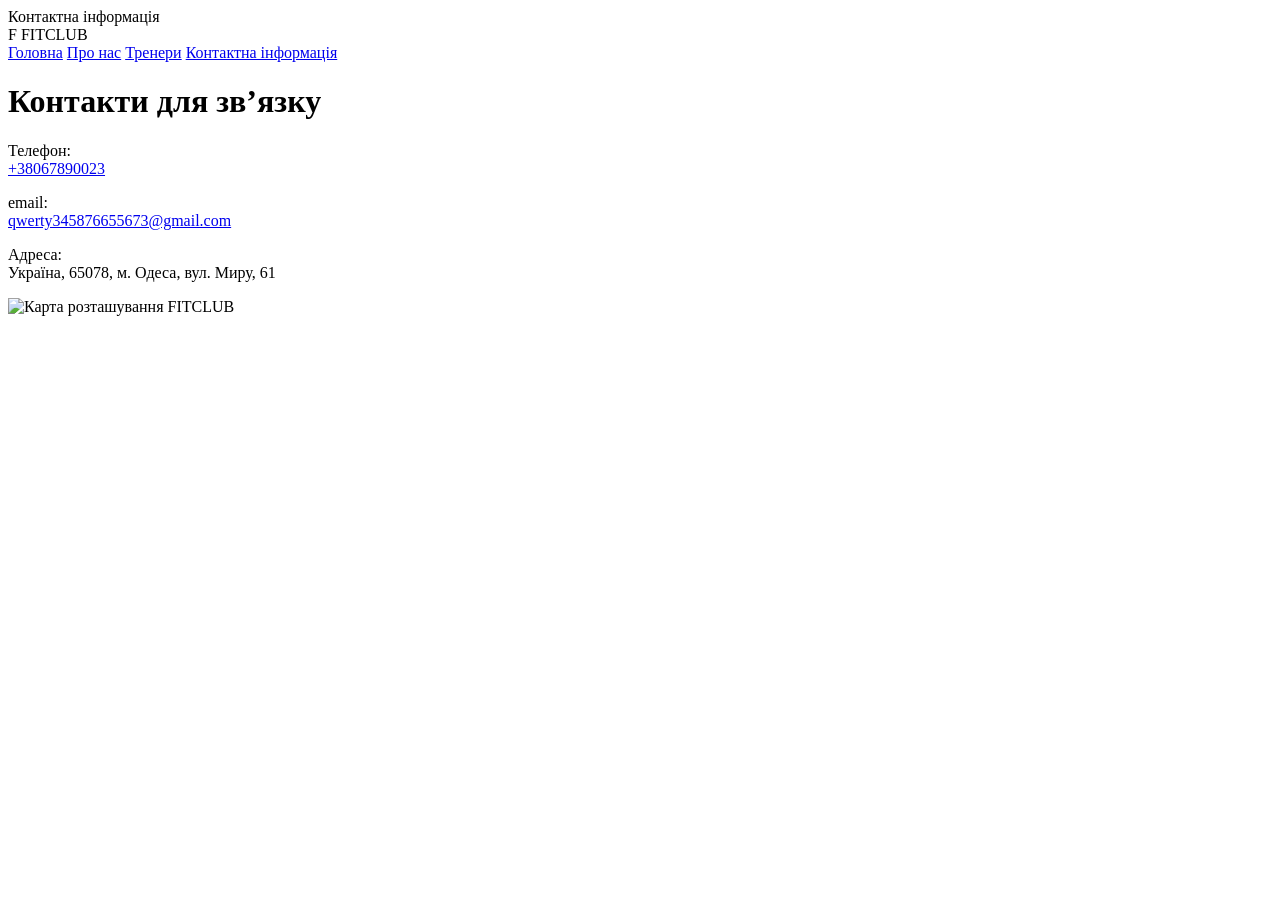
==== index.html @ 857fb93a "Add files via upload" ====
<!DOCTYPE html>
<html lang="uk">
<head>
    <meta charset="UTF-8">
    <meta name="description" content="Контактна інформація FITCLUB: телефон, email, адреса та карта розташування фітнес-клубу.">
    <meta name="viewport" content="width=device-width, initial-scale=1.0">
    <title>FITCLUB — Контактна інформація</title>
    <link rel="stylesheet" href="style.css">
</head>
<body>

<div class="page-label">Контактна інформація</div>

<div class="site-wrapper contact-wrapper">

    <header class="header" id="top">
        <div class="logo">
            <span class="logo-icon">F</span>
            <span>FITCLUB</span>
        </div>

        <nav class="nav">
            <a href="index.html">Головна</a>
            <a href="about.html">Про нас</a>
            <a href="trainers.html">Тренери</a>
            <a href="contacts.html" class="active">Контактна інформація</a>
        </nav>
    </header>

    <main class="contacts-section">

        <div class="contacts-info">
            <h1>Контакти для зв’язку</h1>

            <p>
                Телефон:<br>
                <a href="tel:+38067890023">+38067890023</a>
            </p>

            <p>
                email:<br>
                <a href="mailto:qwerty345876655673@gmail.com">
                    qwerty345876655673@gmail.com
                </a>
            </p>

            <p>
                Адреса:<br>
                Україна, 65078, м. Одеса, вул. Миру, 61
            </p>
        </div>

        <div class="map-block">
            <img src="img/map.jpg" alt="Карта розташування FITCLUB">
        </div>

    </main>

</div>

</body>
</html>
---- style.css ----
<!DOCTYPE html>
<html lang="uk">
<head>
    <meta charset="UTF-8">
    <meta name="description" content="FITCLUB — сучасний фітнес-клуб з професійними тренерами, якісним обладнанням та індивідуальним підходом.">
    <meta name="viewport" content="width=device-width, initial-scale=1.0">
    <title>FITCLUB — Головна</title>
    <link rel="stylesheet" href="style.css">
</head>
<body>

<div class="page-label">Головна</div>

<div class="site-wrapper">

    <header class="header" id="top">
        <div class="logo">
            <span class="logo-icon">F</span>
            <span>FITCLUB</span>
        </div>

        <nav class="nav">
            <a href="index.html" class="active">Головна</a>
            <a href="about.html">Про нас</a>
            <a href="trainers.html">Тренери</a>
            <a href="contacts.html">Контактна інформація</a>
        </nav>
    </header>

    <main class="home-section">
        <div class="home-text">
            <p>
                <b>FITCLUB</b> — це поєднання сучасного обладнання,
                професійного підходу та дружньої атмосфери. Ми пропонуємо
                індивідуальні та групові тренування, які допомагають покращити
                фізичну форму, витривалість та самопочуття.
            </p>

            <p>
                Наші переваги це сучасні тренажери, досвідчені тренери та
                різноманітні програми занять, де кожен клієнт може знайти
                тренування для себе.
            </p>
        </div>

        <div class="home-image">
            <img src="img/gym-main.jpg" alt="Сучасний тренажерний зал FITCLUB">
        </div>
    </main>

</div>

</body>
</html>
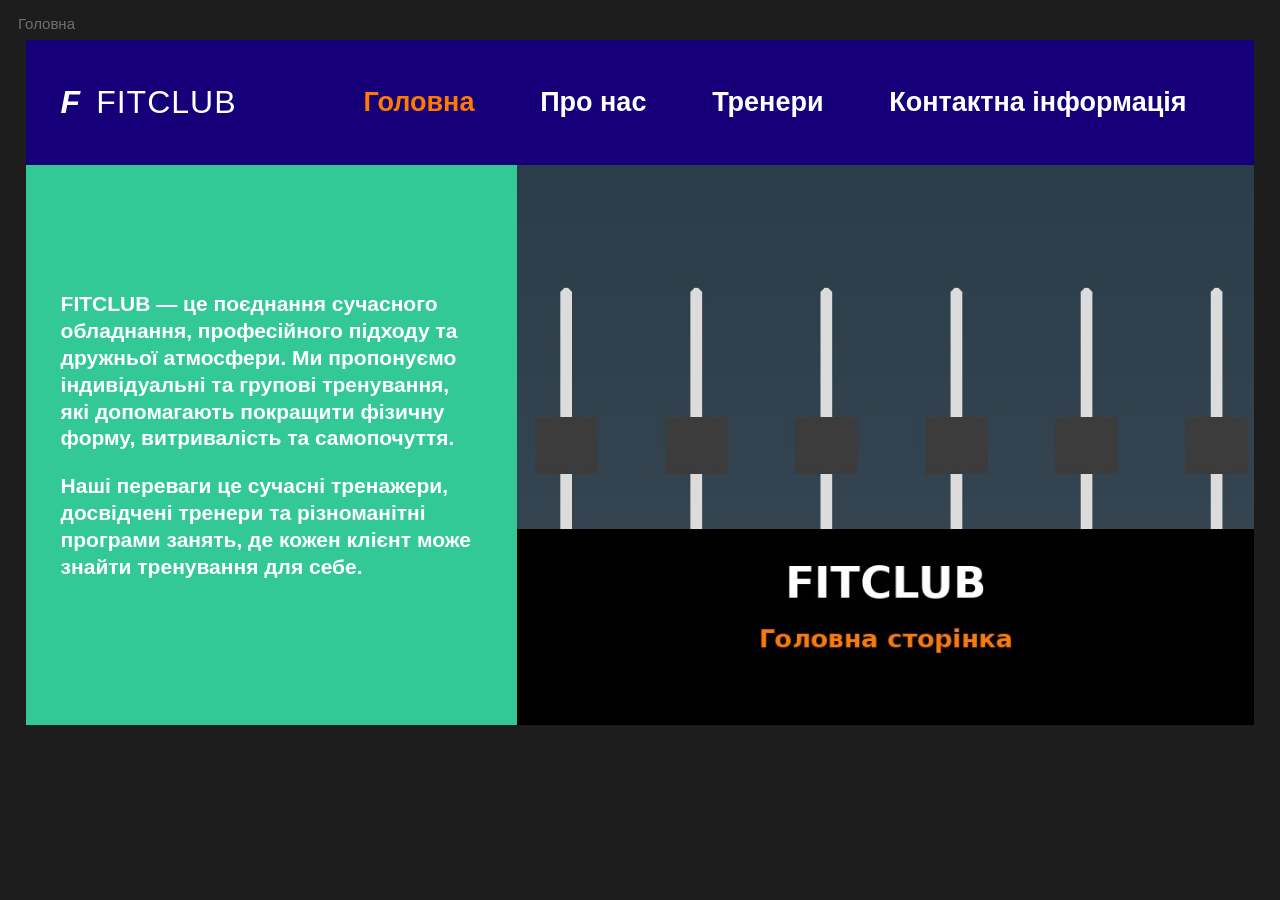
==== commit 5b623a16: "Add files via upload" ====
--- a/index.html
+++ b/index.html
@@ -2,16 +2,16 @@
 <html lang="uk">
 <head>
     <meta charset="UTF-8">
-    <meta name="description" content="Контактна інформація FITCLUB: телефон, email, адреса та карта розташування фітнес-клубу.">
+    <meta name="description" content="FITCLUB — сучасний фітнес-клуб з професійними тренерами, якісним обладнанням та індивідуальним підходом.">
     <meta name="viewport" content="width=device-width, initial-scale=1.0">
-    <title>FITCLUB — Контактна інформація</title>
+    <title>FITCLUB — Головна</title>
     <link rel="stylesheet" href="style.css">
 </head>
 <body>
 
-<div class="page-label">Контактна інформація</div>
+<div class="page-label">Головна</div>
 
-<div class="site-wrapper contact-wrapper">
+<div class="site-wrapper">
 
     <header class="header" id="top">
         <div class="logo">
@@ -20,40 +20,32 @@
         </div>
 
         <nav class="nav">
-            <a href="index.html">Головна</a>
+            <a href="index.html" class="active">Головна</a>
             <a href="about.html">Про нас</a>
             <a href="trainers.html">Тренери</a>
-            <a href="contacts.html" class="active">Контактна інформація</a>
+            <a href="contacts.html">Контактна інформація</a>
         </nav>
     </header>
 
-    <main class="contacts-section">
-
-        <div class="contacts-info">
-            <h1>Контакти для зв’язку</h1>
-
+    <main class="home-section">
+        <div class="home-text">
             <p>
-                Телефон:<br>
-                <a href="tel:+38067890023">+38067890023</a>
+                <b>FITCLUB</b> — це поєднання сучасного обладнання,
+                професійного підходу та дружньої атмосфери. Ми пропонуємо
+                індивідуальні та групові тренування, які допомагають покращити
+                фізичну форму, витривалість та самопочуття.
             </p>
 
             <p>
-                email:<br>
-                <a href="mailto:qwerty345876655673@gmail.com">
-                    qwerty345876655673@gmail.com
-                </a>
-            </p>
-
-            <p>
-                Адреса:<br>
-                Україна, 65078, м. Одеса, вул. Миру, 61
+                Наші переваги це сучасні тренажери, досвідчені тренери та
+                різноманітні програми занять, де кожен клієнт може знайти
+                тренування для себе.
             </p>
         </div>
 
-        <div class="map-block">
-            <img src="img/map.jpg" alt="Карта розташування FITCLUB">
+        <div class="home-image">
+            <img src="img/gym-main.jpg" alt="Сучасний тренажерний зал FITCLUB">
         </div>
-
     </main>
 
 </div>
--- a/style.css
+++ b/style.css
@@ -1,54 +1,382 @@
-<!DOCTYPE html>
-<html lang="uk">
-<head>
-    <meta charset="UTF-8">
-    <meta name="description" content="FITCLUB — сучасний фітнес-клуб з професійними тренерами, якісним обладнанням та індивідуальним підходом.">
-    <meta name="viewport" content="width=device-width, initial-scale=1.0">
-    <title>FITCLUB — Головна</title>
-    <link rel="stylesheet" href="style.css">
-</head>
-<body>
-
-<div class="page-label">Головна</div>
-
-<div class="site-wrapper">
-
-    <header class="header" id="top">
-        <div class="logo">
-            <span class="logo-icon">F</span>
-            <span>FITCLUB</span>
-        </div>
-
-        <nav class="nav">
-            <a href="index.html" class="active">Головна</a>
-            <a href="about.html">Про нас</a>
-            <a href="trainers.html">Тренери</a>
-            <a href="contacts.html">Контактна інформація</a>
-        </nav>
-    </header>
-
-    <main class="home-section">
-        <div class="home-text">
-            <p>
-                <b>FITCLUB</b> — це поєднання сучасного обладнання,
-                професійного підходу та дружньої атмосфери. Ми пропонуємо
-                індивідуальні та групові тренування, які допомагають покращити
-                фізичну форму, витривалість та самопочуття.
-            </p>
-
-            <p>
-                Наші переваги це сучасні тренажери, досвідчені тренери та
-                різноманітні програми занять, де кожен клієнт може знайти
-                тренування для себе.
-            </p>
-        </div>
-
-        <div class="home-image">
-            <img src="img/gym-main.jpg" alt="Сучасний тренажерний зал FITCLUB">
-        </div>
-    </main>
-
-</div>
-
-</body>
-</html>
+* {
+    box-sizing: border-box;
+}
+
+html {
+    scroll-behavior: smooth;
+}
+
+body {
+    margin: 0;
+    background: #1d1d1d;
+    font-family: Arial, Helvetica, sans-serif;
+    color: white;
+    overflow-x: hidden;
+}
+
+img {
+    max-width: 100%;
+    display: block;
+}
+
+.page-label {
+    color: #707070;
+    font-size: 15px;
+    margin: 15px 0 8px 18px;
+}
+
+.site-wrapper {
+    width: 96%;
+    max-width: 1240px;
+    margin: 0 auto;
+    background: #32c997;
+}
+
+.small-wrapper {
+    max-width: 700px;
+}
+
+.contact-wrapper {
+    max-width: 860px;
+}
+
+.header {
+    min-height: 125px;
+    background: #16007a;
+    display: flex;
+    align-items: center;
+    padding: 20px 35px;
+    gap: 40px;
+}
+
+.logo {
+    min-width: 230px;
+    display: flex;
+    align-items: center;
+    gap: 15px;
+    font-size: 32px;
+    font-weight: 400;
+    letter-spacing: 1px;
+}
+
+.logo-icon {
+    font-weight: 700;
+    font-style: italic;
+}
+
+.nav {
+    width: 100%;
+    display: flex;
+    justify-content: space-around;
+    align-items: center;
+}
+
+.nav a {
+    color: white;
+    text-decoration: none;
+    font-size: 27px;
+    font-weight: 700;
+    padding: 10px 8px;
+    transition: 0.2s;
+}
+
+.nav a:hover,
+.nav a.active {
+    color: #ff7a00;
+}
+
+.home-section {
+    display: flex;
+    min-height: 560px;
+}
+
+.home-text {
+    width: 40%;
+    padding: 105px 35px 30px 35px;
+    font-size: 21px;
+    line-height: 1.28;
+    font-weight: 700;
+}
+
+.home-image {
+    width: 60%;
+}
+
+.home-image img {
+    width: 100%;
+    height: 100%;
+    object-fit: cover;
+}
+
+.content-section {
+    padding: 40px 38px 55px 38px;
+}
+
+.about-image {
+    width: 78%;
+    margin: 0 auto 35px auto;
+}
+
+.about-image img {
+    width: 100%;
+    max-height: 360px;
+    object-fit: cover;
+}
+
+.about-text {
+    font-size: 19px;
+    line-height: 1.35;
+    font-weight: 700;
+}
+
+.about-text p {
+    margin: 0 0 10px 0;
+}
+
+.section-title {
+    font-size: 27px;
+    margin: 0 0 25px 0;
+    font-weight: 700;
+}
+
+.trainers-grid {
+    display: grid;
+    grid-template-columns: 1fr 1fr;
+    column-gap: 95px;
+    row-gap: 35px;
+    padding: 0 20px;
+}
+
+.trainer-card img {
+    width: 230px;
+    height: 260px;
+    object-fit: cover;
+}
+
+.trainer-card h2 {
+    font-size: 18px;
+    margin: 10px 0 0 0;
+}
+
+.contacts-section {
+    display: flex;
+    gap: 45px;
+    padding: 30px 22px 40px 22px;
+}
+
+.contacts-info {
+    width: 43%;
+    font-size: 17px;
+    font-weight: 700;
+    line-height: 1.35;
+}
+
+.contacts-info h1 {
+    font-size: 18px;
+    margin: 0 0 22px 0;
+}
+
+.contacts-info a {
+    color: white;
+    text-decoration: none;
+    word-break: break-word;
+}
+
+.contacts-info a:hover {
+    color: #ff7a00;
+}
+
+.map-block {
+    width: 57%;
+}
+
+.map-block img {
+    width: 100%;
+    height: 330px;
+    object-fit: cover;
+}
+
+.up-button {
+    position: fixed;
+    right: 25px;
+    bottom: 20px;
+    width: 42px;
+    height: 42px;
+    border: 2px solid black;
+    border-radius: 50%;
+    color: black;
+    text-decoration: none;
+    font-size: 32px;
+    line-height: 36px;
+    text-align: center;
+}
+
+@media screen and (max-width: 768px) {
+
+    .site-wrapper {
+        width: 100%;
+    }
+
+    .header {
+        flex-direction: column;
+        padding: 18px 15px;
+        gap: 15px;
+    }
+
+    .logo {
+        min-width: auto;
+        font-size: 28px;
+        justify-content: center;
+    }
+
+    .nav {
+        flex-wrap: wrap;
+        gap: 10px;
+        justify-content: center;
+    }
+
+    .nav a {
+        font-size: 20px;
+        padding: 12px 16px;
+    }
+
+    .home-section {
+        flex-direction: column;
+    }
+
+    .home-text {
+        width: 100%;
+        padding: 25px 22px;
+        font-size: 17px;
+        order: 2;
+    }
+
+    .home-image {
+        width: 100%;
+        order: 1;
+    }
+
+    .home-image img {
+        height: auto;
+    }
+
+    .about-image {
+        width: 100%;
+    }
+
+    .about-text {
+        font-size: 16px;
+    }
+
+    .contacts-section {
+        flex-direction: column;
+        gap: 25px;
+    }
+
+    .contacts-info,
+    .map-block {
+        width: 100%;
+    }
+}
+
+@media screen and (max-width: 576px) {
+
+    .page-label {
+        font-size: 13px;
+        margin: 10px 0 6px 10px;
+    }
+
+    .header {
+        min-height: auto;
+        padding: 18px 12px;
+    }
+
+    .logo {
+        font-size: 25px;
+    }
+
+    .nav {
+        flex-direction: column;
+        width: 100%;
+        gap: 8px;
+    }
+
+    .nav a {
+        width: 100%;
+        text-align: center;
+        font-size: 17px;
+        padding: 12px;
+        border: 1px solid rgba(255, 255, 255, 0.45);
+        border-radius: 4px;
+    }
+
+    .home-text {
+        font-size: 15px;
+        line-height: 1.45;
+        padding: 22px 18px;
+    }
+
+    .content-section {
+        padding: 25px 18px 45px 18px;
+    }
+
+    .about-image {
+        margin-bottom: 22px;
+    }
+
+    .about-text {
+        font-size: 15px;
+        line-height: 1.45;
+    }
+
+    .section-title {
+        font-size: 22px;
+        text-align: left;
+    }
+
+    .trainers-grid {
+        grid-template-columns: 1fr;
+        gap: 28px;
+        padding: 0;
+    }
+
+    .trainer-card {
+        text-align: center;
+    }
+
+    .trainer-card img {
+        width: 100%;
+        max-width: 290px;
+        height: auto;
+        margin: 0 auto;
+    }
+
+    .trainer-card h2 {
+        font-size: 17px;
+    }
+
+    .contacts-section {
+        padding: 25px 18px 40px 18px;
+    }
+
+    .contacts-info {
+        font-size: 15px;
+    }
+
+    .contacts-info h1 {
+        font-size: 17px;
+    }
+
+    .map-block img {
+        height: auto;
+    }
+
+    .up-button {
+        width: 36px;
+        height: 36px;
+        right: 14px;
+        bottom: 14px;
+        font-size: 27px;
+        line-height: 31px;
+    }
+}
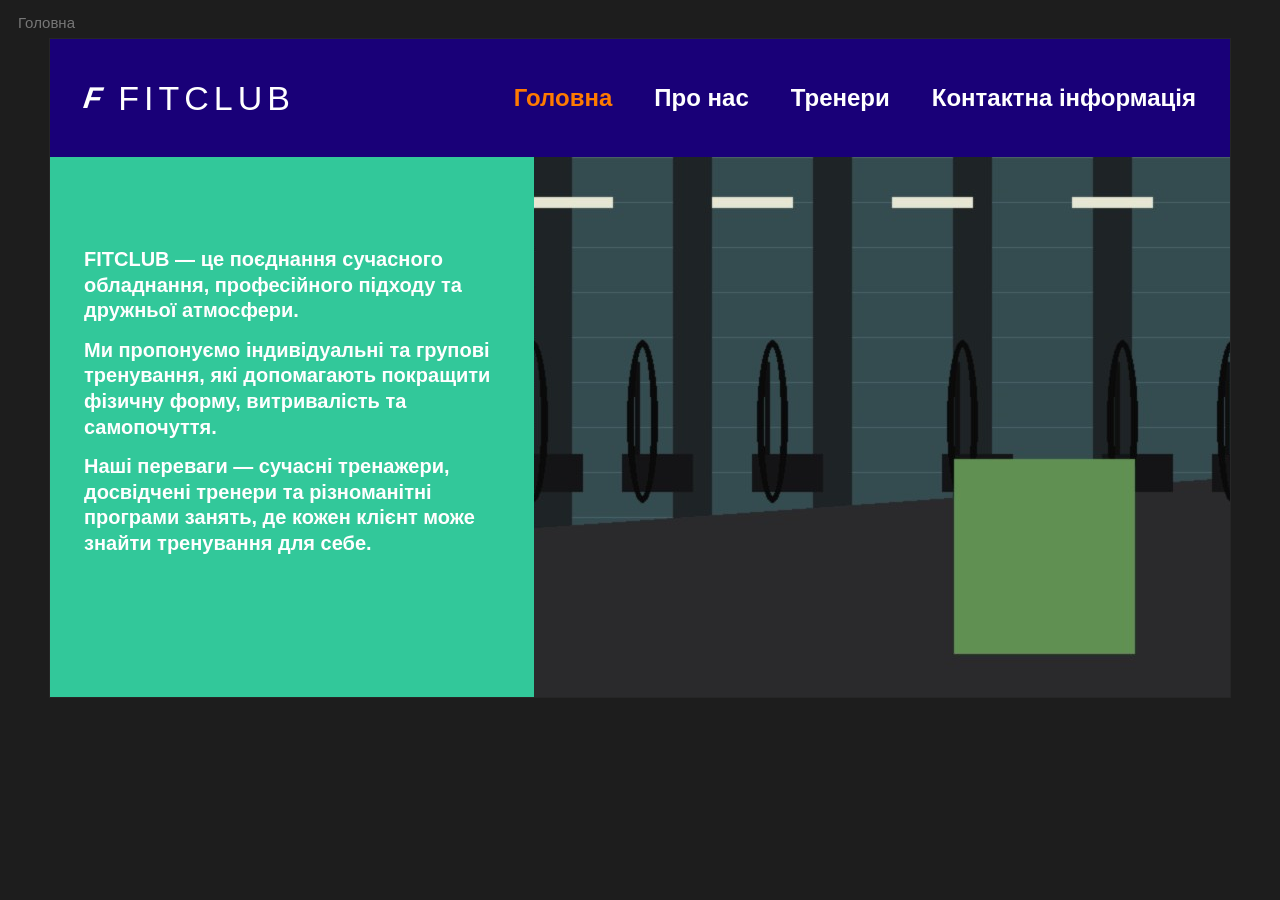
==== commit 56ee266e: "Add files via upload" ====
--- a/index.html
+++ b/index.html
@@ -2,53 +2,40 @@
 <html lang="uk">
 <head>
     <meta charset="UTF-8">
-    <meta name="description" content="FITCLUB — сучасний фітнес-клуб з професійними тренерами, якісним обладнанням та індивідуальним підходом.">
+    <meta name="description" content="FITCLUB — сучасний фітнес-клуб з професійними тренерами, якісним обладнанням та дружньою атмосферою.">
     <meta name="viewport" content="width=device-width, initial-scale=1.0">
     <title>FITCLUB — Головна</title>
     <link rel="stylesheet" href="style.css">
 </head>
 <body>
+    <div class="page-name">Головна</div>
 
-<div class="page-label">Головна</div>
+    <div class="site">
+        <header class="header" id="top">
+            <a class="logo" href="index.html" aria-label="FITCLUB головна">
+                <span class="logo-mark">F</span>
+                <span class="logo-text">FITCLUB</span>
+            </a>
 
-<div class="site-wrapper">
+            <nav class="nav" aria-label="Головне меню">
+                <a href="index.html" class="active">Головна</a>
+                <a href="about.html">Про нас</a>
+                <a href="trainers.html">Тренери</a>
+                <a href="contacts.html">Контактна інформація</a>
+            </nav>
+        </header>
 
-    <header class="header" id="top">
-        <div class="logo">
-            <span class="logo-icon">F</span>
-            <span>FITCLUB</span>
-        </div>
+        <main class="home">
+            <section class="home-info">
+                <p><b>FITCLUB</b> — це поєднання сучасного обладнання, професійного підходу та дружньої атмосфери.</p>
+                <p>Ми пропонуємо індивідуальні та групові тренування, які допомагають покращити фізичну форму, витривалість та самопочуття.</p>
+                <p>Наші переваги — сучасні тренажери, досвідчені тренери та різноманітні програми занять, де кожен клієнт може знайти тренування для себе.</p>
+            </section>
 
-        <nav class="nav">
-            <a href="index.html" class="active">Головна</a>
-            <a href="about.html">Про нас</a>
-            <a href="trainers.html">Тренери</a>
-            <a href="contacts.html">Контактна інформація</a>
-        </nav>
-    </header>
-
-    <main class="home-section">
-        <div class="home-text">
-            <p>
-                <b>FITCLUB</b> — це поєднання сучасного обладнання,
-                професійного підходу та дружньої атмосфери. Ми пропонуємо
-                індивідуальні та групові тренування, які допомагають покращити
-                фізичну форму, витривалість та самопочуття.
-            </p>
-
-            <p>
-                Наші переваги це сучасні тренажери, досвідчені тренери та
-                різноманітні програми занять, де кожен клієнт може знайти
-                тренування для себе.
-            </p>
-        </div>
-
-        <div class="home-image">
-            <img src="img/gym-main.jpg" alt="Сучасний тренажерний зал FITCLUB">
-        </div>
-    </main>
-
-</div>
-
+            <section class="home-photo" aria-label="Фото тренажерного залу">
+                <img src="img/gym-main.jpg" alt="Тренажерний зал FITCLUB">
+            </section>
+        </main>
+    </div>
 </body>
 </html>
--- a/style.css
+++ b/style.css
@@ -9,8 +9,8 @@
 body {
     margin: 0;
     background: #1d1d1d;
+    color: #ffffff;
     font-family: Arial, Helvetica, sans-serif;
-    color: white;
     overflow-x: hidden;
 }
 
@@ -19,65 +19,76 @@
     display: block;
 }
 
-.page-label {
-    color: #707070;
+.page-name {
+    color: #777777;
     font-size: 15px;
-    margin: 15px 0 8px 18px;
-}
-
-.site-wrapper {
-    width: 96%;
-    max-width: 1240px;
-    margin: 0 auto;
-    background: #32c997;
-}
-
-.small-wrapper {
-    max-width: 700px;
-}
-
-.contact-wrapper {
-    max-width: 860px;
+    margin: 14px 0 8px 18px;
+}
+
+.site {
+    width: min(1180px, calc(100% - 44px));
+    margin: 0 auto 36px auto;
+    background: #32c89a;
+    box-shadow: 0 0 0 1px rgba(255, 255, 255, 0.04);
+}
+
+.site-medium {
+    max-width: 760px;
+}
+
+.site-contact {
+    max-width: 920px;
 }
 
 .header {
-    min-height: 125px;
-    background: #16007a;
+    min-height: 118px;
+    background: #190078;
     display: flex;
     align-items: center;
-    padding: 20px 35px;
-    gap: 40px;
+    justify-content: space-between;
+    gap: 30px;
+    padding: 24px 34px;
 }
 
 .logo {
-    min-width: 230px;
+    color: #ffffff;
+    text-decoration: none;
     display: flex;
     align-items: center;
-    gap: 15px;
-    font-size: 32px;
+    gap: 16px;
+    flex-shrink: 0;
+}
+
+.logo-mark {
+    font-size: 30px;
+    line-height: 1;
+    font-weight: 700;
+    font-style: italic;
+    transform: skew(-8deg);
+}
+
+.logo-text {
+    font-size: 34px;
+    letter-spacing: 5px;
     font-weight: 400;
-    letter-spacing: 1px;
-}
-
-.logo-icon {
-    font-weight: 700;
-    font-style: italic;
 }
 
 .nav {
-    width: 100%;
     display: flex;
-    justify-content: space-around;
     align-items: center;
+    justify-content: flex-end;
+    gap: 42px;
+    flex-wrap: wrap;
 }
 
 .nav a {
-    color: white;
+    color: #ffffff;
     text-decoration: none;
-    font-size: 27px;
-    font-weight: 700;
-    padding: 10px 8px;
-    transition: 0.2s;
+    font-size: 24px;
+    line-height: 1.15;
+    font-weight: 700;
+    padding: 12px 0;
+    white-space: nowrap;
 }
 
 .nav a:hover,
@@ -85,258 +96,259 @@
     color: #ff7a00;
 }
 
-.home-section {
-    display: flex;
-    min-height: 560px;
-}
-
-.home-text {
-    width: 40%;
-    padding: 105px 35px 30px 35px;
-    font-size: 21px;
+.home {
+    display: grid;
+    grid-template-columns: 41% 59%;
+    min-height: 540px;
+}
+
+.home-info {
+    padding: 90px 34px 34px 34px;
+    font-size: 20px;
     line-height: 1.28;
     font-weight: 700;
 }
 
-.home-image {
-    width: 60%;
-}
-
-.home-image img {
+.home-info p {
+    margin: 0 0 14px 0;
+}
+
+.home-photo img {
     width: 100%;
     height: 100%;
+    min-height: 540px;
     object-fit: cover;
 }
 
-.content-section {
-    padding: 40px 38px 55px 38px;
-}
-
-.about-image {
-    width: 78%;
-    margin: 0 auto 35px auto;
-}
-
-.about-image img {
-    width: 100%;
-    max-height: 360px;
+.content {
+    position: relative;
+    padding: 40px 36px 58px 36px;
+}
+
+.wide-photo {
+    width: min(780px, 86%);
+    height: 350px;
     object-fit: cover;
-}
-
-.about-text {
-    font-size: 19px;
-    line-height: 1.35;
-    font-weight: 700;
-}
-
-.about-text p {
-    margin: 0 0 10px 0;
-}
-
-.section-title {
-    font-size: 27px;
-    margin: 0 0 25px 0;
-    font-weight: 700;
-}
-
-.trainers-grid {
+    margin: 0 auto 34px auto;
+}
+
+.text-block {
+    font-size: 18px;
+    line-height: 1.38;
+    font-weight: 700;
+}
+
+.text-block p {
+    margin: 0 0 12px 0;
+}
+
+.trainers-page h1 {
+    margin: 0 0 28px 0;
+    font-size: 25px;
+    letter-spacing: 1px;
+}
+
+.trainers-list {
     display: grid;
-    grid-template-columns: 1fr 1fr;
-    column-gap: 95px;
-    row-gap: 35px;
-    padding: 0 20px;
+    grid-template-columns: repeat(2, minmax(0, 1fr));
+    column-gap: 74px;
+    row-gap: 36px;
+    padding: 0 22px;
 }
 
 .trainer-card img {
     width: 230px;
-    height: 260px;
+    height: 250px;
     object-fit: cover;
 }
 
 .trainer-card h2 {
+    margin: 10px 0 0 0;
+    color: #ffffff;
     font-size: 18px;
-    margin: 10px 0 0 0;
-}
-
-.contacts-section {
-    display: flex;
-    gap: 45px;
-    padding: 30px 22px 40px 22px;
+    line-height: 1.25;
+    font-weight: 700;
+}
+
+.contacts-page {
+    display: grid;
+    grid-template-columns: 40% 60%;
+    gap: 32px;
+    padding: 30px 22px 42px 22px;
 }
 
 .contacts-info {
-    width: 43%;
     font-size: 17px;
-    font-weight: 700;
     line-height: 1.35;
+    font-weight: 700;
 }
 
 .contacts-info h1 {
+    margin: 0 0 24px 0;
     font-size: 18px;
+}
+
+.contacts-info p {
     margin: 0 0 22px 0;
 }
 
 .contacts-info a {
-    color: white;
+    color: #ffffff;
     text-decoration: none;
-    word-break: break-word;
+    overflow-wrap: anywhere;
 }
 
 .contacts-info a:hover {
     color: #ff7a00;
 }
 
-.map-block {
-    width: 57%;
-}
-
-.map-block img {
+.map img {
     width: 100%;
-    height: 330px;
+    height: 325px;
     object-fit: cover;
 }
 
-.up-button {
+.up {
     position: fixed;
-    right: 25px;
+    right: 24px;
     bottom: 20px;
     width: 42px;
     height: 42px;
-    border: 2px solid black;
+    border: 2px solid #111111;
     border-radius: 50%;
-    color: black;
+    color: #111111;
     text-decoration: none;
-    font-size: 32px;
+    font-size: 31px;
     line-height: 36px;
     text-align: center;
 }
 
-@media screen and (max-width: 768px) {
-
-    .site-wrapper {
-        width: 100%;
+@media screen and (max-width: 900px) {
+    .site {
+        width: min(100%, calc(100% - 24px));
     }
 
     .header {
+        align-items: center;
         flex-direction: column;
-        padding: 18px 15px;
-        gap: 15px;
-    }
-
-    .logo {
-        min-width: auto;
-        font-size: 28px;
+        min-height: auto;
+        padding: 22px 18px;
+        gap: 16px;
+    }
+
+    .logo-text {
+        font-size: 30px;
+    }
+
+    .nav {
         justify-content: center;
-    }
-
-    .nav {
-        flex-wrap: wrap;
-        gap: 10px;
-        justify-content: center;
+        gap: 20px;
     }
 
     .nav a {
         font-size: 20px;
-        padding: 12px 16px;
-    }
-
-    .home-section {
-        flex-direction: column;
-    }
-
-    .home-text {
-        width: 100%;
-        padding: 25px 22px;
+        padding: 10px 8px;
+    }
+
+    .home {
+        grid-template-columns: 1fr;
+    }
+
+    .home-photo {
+        order: 1;
+    }
+
+    .home-photo img {
+        min-height: 0;
+        height: auto;
+    }
+
+    .home-info {
+        order: 2;
+        padding: 28px 24px 34px 24px;
         font-size: 17px;
-        order: 2;
-    }
-
-    .home-image {
-        width: 100%;
-        order: 1;
-    }
-
-    .home-image img {
+        line-height: 1.45;
+    }
+
+    .wide-photo {
+        width: 100%;
         height: auto;
     }
 
-    .about-image {
-        width: 100%;
-    }
-
-    .about-text {
-        font-size: 16px;
-    }
-
-    .contacts-section {
-        flex-direction: column;
-        gap: 25px;
-    }
-
-    .contacts-info,
-    .map-block {
-        width: 100%;
+    .contacts-page {
+        grid-template-columns: 1fr;
     }
 }
 
 @media screen and (max-width: 576px) {
-
-    .page-label {
+    .page-name {
         font-size: 13px;
         margin: 10px 0 6px 10px;
     }
 
+    .site,
+    .site-medium,
+    .site-contact {
+        width: 100%;
+        max-width: 100%;
+        margin-bottom: 0;
+    }
+
     .header {
-        min-height: auto;
         padding: 18px 12px;
     }
 
-    .logo {
-        font-size: 25px;
+    .logo-mark {
+        font-size: 24px;
+    }
+
+    .logo-text {
+        font-size: 26px;
+        letter-spacing: 4px;
     }
 
     .nav {
+        width: 100%;
         flex-direction: column;
-        width: 100%;
         gap: 8px;
     }
 
     .nav a {
         width: 100%;
+        min-height: 44px;
+        border: 1px solid rgba(255, 255, 255, 0.45);
+        border-radius: 5px;
+        display: flex;
+        align-items: center;
+        justify-content: center;
+        font-size: 17px;
+        padding: 11px 8px;
+        white-space: normal;
         text-align: center;
-        font-size: 17px;
-        padding: 12px;
-        border: 1px solid rgba(255, 255, 255, 0.45);
-        border-radius: 4px;
-    }
-
-    .home-text {
+    }
+
+    .home-info {
+        padding: 24px 18px;
         font-size: 15px;
-        line-height: 1.45;
-        padding: 22px 18px;
-    }
-
-    .content-section {
-        padding: 25px 18px 45px 18px;
-    }
-
-    .about-image {
-        margin-bottom: 22px;
-    }
-
-    .about-text {
+    }
+
+    .content {
+        padding: 26px 18px 50px 18px;
+    }
+
+    .text-block {
         font-size: 15px;
-        line-height: 1.45;
-    }
-
-    .section-title {
-        font-size: 22px;
-        text-align: left;
-    }
-
-    .trainers-grid {
+        line-height: 1.48;
+    }
+
+    .trainers-page h1 {
+        font-size: 21px;
+        margin-bottom: 24px;
+    }
+
+    .trainers-list {
         grid-template-columns: 1fr;
-        gap: 28px;
+        gap: 30px;
         padding: 0;
     }
 
@@ -346,8 +358,8 @@
 
     .trainer-card img {
         width: 100%;
-        max-width: 290px;
-        height: auto;
+        max-width: 280px;
+        height: 300px;
         margin: 0 auto;
     }
 
@@ -355,28 +367,25 @@
         font-size: 17px;
     }
 
-    .contacts-section {
-        padding: 25px 18px 40px 18px;
+    .contacts-page {
+        padding: 26px 18px 40px 18px;
+        gap: 22px;
     }
 
     .contacts-info {
         font-size: 15px;
     }
 
-    .contacts-info h1 {
-        font-size: 17px;
-    }
-
-    .map-block img {
+    .map img {
         height: auto;
     }
 
-    .up-button {
+    .up {
         width: 36px;
         height: 36px;
         right: 14px;
         bottom: 14px;
-        font-size: 27px;
+        font-size: 26px;
         line-height: 31px;
     }
 }
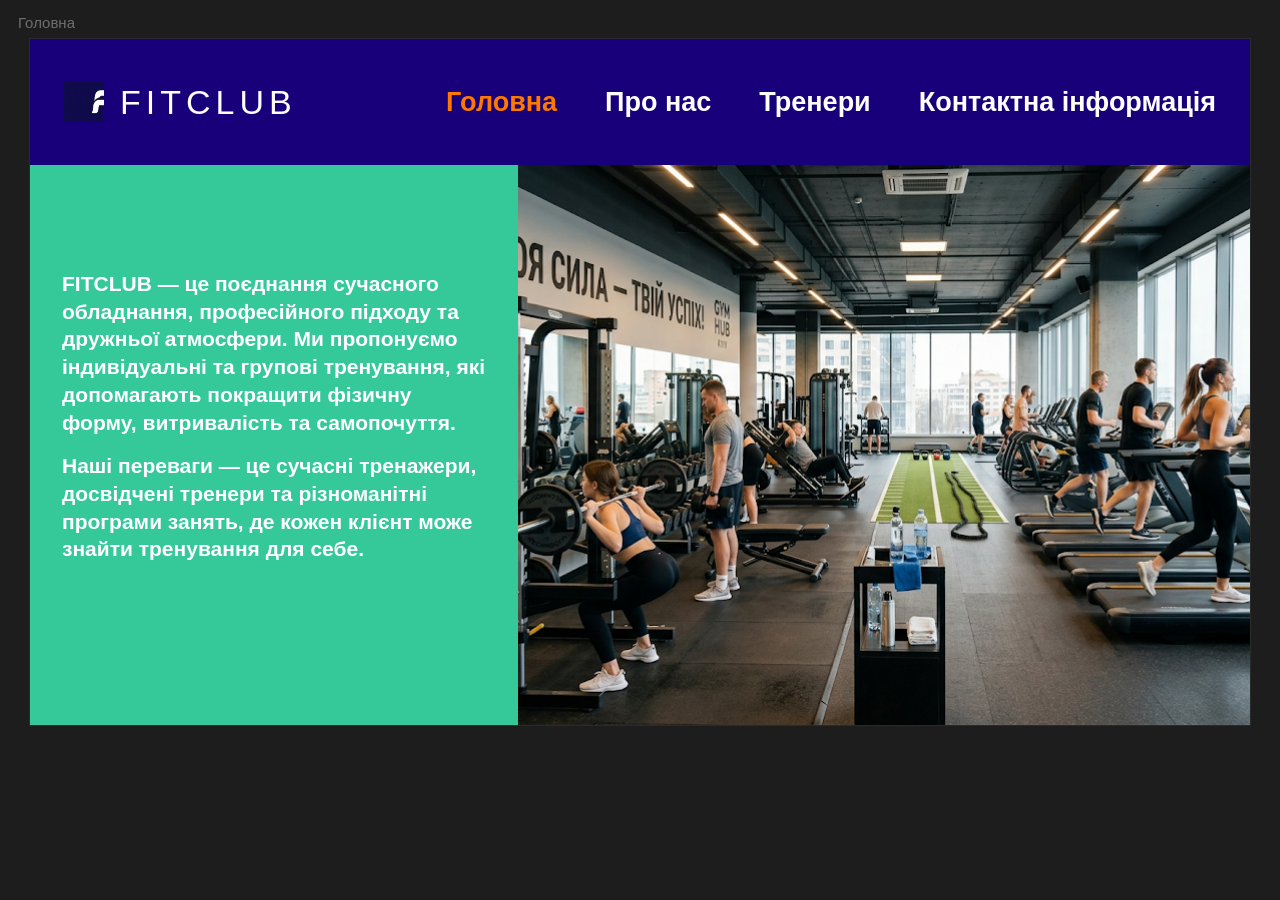
==== commit eaa15201: "Add files via upload" ====
--- a/index.html
+++ b/index.html
@@ -2,38 +2,37 @@
 <html lang="uk">
 <head>
     <meta charset="UTF-8">
-    <meta name="description" content="FITCLUB — сучасний фітнес-клуб з професійними тренерами, якісним обладнанням та дружньою атмосферою.">
+    <meta name="description" content="FITCLUB — сучасний фітнес-клуб з професійними тренерами, якісним обладнанням та індивідуальним підходом.">
     <meta name="viewport" content="width=device-width, initial-scale=1.0">
     <title>FITCLUB — Головна</title>
     <link rel="stylesheet" href="style.css">
 </head>
 <body>
-    <div class="page-name">Головна</div>
+    <div class="page-label">Головна</div>
 
-    <div class="site">
-        <header class="header" id="top">
-            <a class="logo" href="index.html" aria-label="FITCLUB головна">
-                <span class="logo-mark">F</span>
-                <span class="logo-text">FITCLUB</span>
+    <div class="site-wrapper">
+        <header class="header">
+            <a class="brand" href="index.html" aria-label="FITCLUB">
+                <img src="img/logo.png" alt="Логотип FITCLUB">
+                <span>FITCLUB</span>
             </a>
 
             <nav class="nav" aria-label="Головне меню">
-                <a href="index.html" class="active">Головна</a>
+                <a class="active" href="index.html">Головна</a>
                 <a href="about.html">Про нас</a>
                 <a href="trainers.html">Тренери</a>
                 <a href="contacts.html">Контактна інформація</a>
             </nav>
         </header>
 
-        <main class="home">
+        <main class="home-layout">
             <section class="home-info">
-                <p><b>FITCLUB</b> — це поєднання сучасного обладнання, професійного підходу та дружньої атмосфери.</p>
-                <p>Ми пропонуємо індивідуальні та групові тренування, які допомагають покращити фізичну форму, витривалість та самопочуття.</p>
-                <p>Наші переваги — сучасні тренажери, досвідчені тренери та різноманітні програми занять, де кожен клієнт може знайти тренування для себе.</p>
+                <p><strong>FITCLUB</strong> — це поєднання сучасного обладнання, професійного підходу та дружньої атмосфери. Ми пропонуємо індивідуальні та групові тренування, які допомагають покращити фізичну форму, витривалість та самопочуття.</p>
+                <p>Наші переваги — це сучасні тренажери, досвідчені тренери та різноманітні програми занять, де кожен клієнт може знайти тренування для себе.</p>
             </section>
 
-            <section class="home-photo" aria-label="Фото тренажерного залу">
-                <img src="img/gym-main.jpg" alt="Тренажерний зал FITCLUB">
+            <section class="hero-image" aria-label="Фото тренажерного залу">
+                <img src="img/hero-gym.png" alt="Тренажерний зал FITCLUB">
             </section>
         </main>
     </div>
--- a/style.css
+++ b/style.css
@@ -15,166 +15,166 @@
 }
 
 img {
+    display: block;
     max-width: 100%;
-    display: block;
-}
-
-.page-name {
-    color: #777777;
+}
+
+.page-label {
+    color: #6f6f6f;
     font-size: 15px;
     margin: 14px 0 8px 18px;
 }
 
-.site {
-    width: min(1180px, calc(100% - 44px));
-    margin: 0 auto 36px auto;
-    background: #32c89a;
-    box-shadow: 0 0 0 1px rgba(255, 255, 255, 0.04);
-}
-
-.site-medium {
-    max-width: 760px;
-}
-
-.site-contact {
-    max-width: 920px;
+.site-wrapper {
+    width: min(96%, 1220px);
+    margin: 0 auto 40px auto;
+    background: #35c999;
+    box-shadow: 0 0 0 1px rgba(255,255,255,0.06);
 }
 
 .header {
-    min-height: 118px;
-    background: #190078;
+    min-height: 126px;
+    padding: 20px 34px;
+    background: #170079;
     display: flex;
     align-items: center;
-    justify-content: space-between;
-    gap: 30px;
-    padding: 24px 34px;
-}
-
-.logo {
-    color: #ffffff;
-    text-decoration: none;
+    gap: 38px;
+}
+
+.brand {
+    min-width: 250px;
     display: flex;
     align-items: center;
     gap: 16px;
-    flex-shrink: 0;
-}
-
-.logo-mark {
-    font-size: 30px;
-    line-height: 1;
-    font-weight: 700;
-    font-style: italic;
-    transform: skew(-8deg);
-}
-
-.logo-text {
+    color: #ffffff;
+    text-decoration: none;
     font-size: 34px;
     letter-spacing: 5px;
-    font-weight: 400;
+    line-height: 1;
+}
+
+.brand img {
+    width: 40px;
+    height: 40px;
+    object-fit: cover;
+    object-position: left center;
 }
 
 .nav {
+    flex: 1;
     display: flex;
     align-items: center;
     justify-content: flex-end;
-    gap: 42px;
-    flex-wrap: wrap;
+    gap: 48px;
 }
 
 .nav a {
     color: #ffffff;
     text-decoration: none;
-    font-size: 24px;
-    line-height: 1.15;
+    font-size: 27px;
     font-weight: 700;
-    padding: 12px 0;
     white-space: nowrap;
+    transition: color 0.2s ease;
 }
 
 .nav a:hover,
 .nav a.active {
-    color: #ff7a00;
-}
-
-.home {
+    color: #ff7900;
+}
+
+.home-layout {
+    min-height: 560px;
     display: grid;
-    grid-template-columns: 41% 59%;
-    min-height: 540px;
+    grid-template-columns: 40% 60%;
 }
 
 .home-info {
-    padding: 90px 34px 34px 34px;
-    font-size: 20px;
-    line-height: 1.28;
+    padding: 105px 32px 32px 32px;
+    font-size: 21px;
+    line-height: 1.32;
     font-weight: 700;
 }
 
 .home-info p {
-    margin: 0 0 14px 0;
-}
-
-.home-photo img {
+    margin: 0 0 16px 0;
+}
+
+.hero-image img {
     width: 100%;
     height: 100%;
-    min-height: 540px;
+    min-height: 560px;
     object-fit: cover;
 }
 
-.content {
-    position: relative;
-    padding: 40px 36px 58px 36px;
-}
-
-.wide-photo {
-    width: min(780px, 86%);
-    height: 350px;
+.content-page {
+    padding: 36px 34px 50px 34px;
+}
+
+.about-photo {
+    width: 80%;
+    max-width: 880px;
+    margin: 0 auto 35px auto;
+}
+
+.about-photo img {
+    width: 100%;
+    max-height: 360px;
     object-fit: cover;
-    margin: 0 auto 34px auto;
-}
-
-.text-block {
+}
+
+.text-content {
+    font-size: 19px;
+    line-height: 1.36;
+    font-weight: 700;
+}
+
+.text-content p {
+    margin: 0 0 10px 0;
+}
+
+.trainers-wrapper {
+    width: min(96%, 820px);
+}
+
+.trainers-page {
+    padding: 32px 38px 58px 38px;
+}
+
+.trainers-page h1 {
+    margin: 0 0 26px 0;
+    font-size: 27px;
+    letter-spacing: 1px;
+}
+
+.trainers-grid {
+    display: grid;
+    grid-template-columns: repeat(2, 1fr);
+    gap: 40px 88px;
+    padding: 0 28px;
+}
+
+.trainer-card img {
+    width: 100%;
+    height: 270px;
+    object-fit: cover;
+    object-position: center top;
+}
+
+.trainer-card h2 {
+    margin: 12px 0 0 0;
     font-size: 18px;
-    line-height: 1.38;
-    font-weight: 700;
-}
-
-.text-block p {
-    margin: 0 0 12px 0;
-}
-
-.trainers-page h1 {
-    margin: 0 0 28px 0;
-    font-size: 25px;
-    letter-spacing: 1px;
-}
-
-.trainers-list {
+    color: #ffffff;
+}
+
+.contacts-wrapper {
+    width: min(96%, 880px);
+}
+
+.contacts-layout {
+    padding: 28px 20px 40px 20px;
     display: grid;
-    grid-template-columns: repeat(2, minmax(0, 1fr));
-    column-gap: 74px;
-    row-gap: 36px;
-    padding: 0 22px;
-}
-
-.trainer-card img {
-    width: 230px;
-    height: 250px;
-    object-fit: cover;
-}
-
-.trainer-card h2 {
-    margin: 10px 0 0 0;
-    color: #ffffff;
-    font-size: 18px;
-    line-height: 1.25;
-    font-weight: 700;
-}
-
-.contacts-page {
-    display: grid;
-    grid-template-columns: 40% 60%;
-    gap: 32px;
-    padding: 30px 22px 42px 22px;
+    grid-template-columns: 42% 58%;
+    gap: 34px;
 }
 
 .contacts-info {
@@ -184,12 +184,8 @@
 }
 
 .contacts-info h1 {
-    margin: 0 0 24px 0;
+    margin: 0 0 22px 0;
     font-size: 18px;
-}
-
-.contacts-info p {
-    margin: 0 0 22px 0;
 }
 
 .contacts-info a {
@@ -199,16 +195,18 @@
 }
 
 .contacts-info a:hover {
-    color: #ff7a00;
-}
-
-.map img {
+    color: #ff7900;
+}
+
+.map-box iframe {
     width: 100%;
-    height: 325px;
-    object-fit: cover;
-}
-
-.up {
+    height: 330px;
+    border: 0;
+    display: block;
+    filter: saturate(0.8) brightness(1.05);
+}
+
+.up-button {
     position: fixed;
     right: 24px;
     bottom: 20px;
@@ -223,169 +221,186 @@
     text-align: center;
 }
 
-@media screen and (max-width: 900px) {
-    .site {
-        width: min(100%, calc(100% - 24px));
-    }
-
+@media screen and (max-width: 992px) {
     .header {
+        min-height: auto;
+        padding: 20px 22px;
+        gap: 24px;
+    }
+
+    .brand {
+        min-width: 205px;
+        font-size: 29px;
+        letter-spacing: 4px;
+    }
+
+    .brand img {
+        width: 34px;
+        height: 34px;
+    }
+
+    .nav {
+        gap: 24px;
+    }
+
+    .nav a {
+        font-size: 22px;
+    }
+
+    .home-info {
+        font-size: 18px;
+        padding-top: 70px;
+    }
+}
+
+@media screen and (max-width: 768px) {
+    .site-wrapper,
+    .trainers-wrapper,
+    .contacts-wrapper {
+        width: 100%;
+        margin-bottom: 0;
+    }
+
+    .header {
+        flex-direction: column;
         align-items: center;
-        flex-direction: column;
+        padding: 18px 14px;
+    }
+
+    .brand {
+        min-width: auto;
+        justify-content: center;
+    }
+
+    .nav {
+        width: 100%;
+        justify-content: center;
+        flex-wrap: wrap;
+        gap: 10px;
+    }
+
+    .nav a {
+        font-size: 18px;
+        padding: 10px 14px;
+        border: 1px solid rgba(255,255,255,0.35);
+        border-radius: 6px;
+    }
+
+    .home-layout {
         min-height: auto;
-        padding: 22px 18px;
-        gap: 16px;
-    }
-
-    .logo-text {
-        font-size: 30px;
-    }
-
-    .nav {
-        justify-content: center;
-        gap: 20px;
-    }
-
-    .nav a {
-        font-size: 20px;
-        padding: 10px 8px;
-    }
-
-    .home {
         grid-template-columns: 1fr;
     }
 
-    .home-photo {
+    .hero-image {
         order: 1;
-    }
-
-    .home-photo img {
-        min-height: 0;
-        height: auto;
     }
 
     .home-info {
         order: 2;
-        padding: 28px 24px 34px 24px;
-        font-size: 17px;
+        padding: 24px 20px 30px 20px;
+        font-size: 16px;
         line-height: 1.45;
     }
 
-    .wide-photo {
+    .hero-image img {
+        min-height: auto;
+        height: auto;
+    }
+
+    .content-page,
+    .trainers-page {
+        padding: 26px 18px 44px 18px;
+    }
+
+    .about-photo {
         width: 100%;
-        height: auto;
-    }
-
-    .contacts-page {
+        margin-bottom: 24px;
+    }
+
+    .text-content {
+        font-size: 16px;
+        line-height: 1.45;
+    }
+
+    .trainers-grid {
+        gap: 30px;
+        padding: 0;
+    }
+
+    .contacts-layout {
         grid-template-columns: 1fr;
+        gap: 22px;
+        padding: 24px 18px 38px 18px;
     }
 }
 
 @media screen and (max-width: 576px) {
-    .page-name {
+    .page-label {
+        margin: 10px 0 6px 10px;
         font-size: 13px;
-        margin: 10px 0 6px 10px;
-    }
-
-    .site,
-    .site-medium,
-    .site-contact {
-        width: 100%;
-        max-width: 100%;
-        margin-bottom: 0;
-    }
-
-    .header {
-        padding: 18px 12px;
-    }
-
-    .logo-mark {
-        font-size: 24px;
-    }
-
-    .logo-text {
-        font-size: 26px;
-        letter-spacing: 4px;
+    }
+
+    .brand {
+        font-size: 25px;
+        letter-spacing: 3px;
+    }
+
+    .brand img {
+        width: 30px;
+        height: 30px;
     }
 
     .nav {
-        width: 100%;
         flex-direction: column;
         gap: 8px;
     }
 
     .nav a {
         width: 100%;
-        min-height: 44px;
-        border: 1px solid rgba(255, 255, 255, 0.45);
-        border-radius: 5px;
-        display: flex;
-        align-items: center;
-        justify-content: center;
-        font-size: 17px;
-        padding: 11px 8px;
-        white-space: normal;
         text-align: center;
+        font-size: 16px;
+        padding: 12px;
     }
 
     .home-info {
-        padding: 24px 18px;
         font-size: 15px;
-    }
-
-    .content {
-        padding: 26px 18px 50px 18px;
-    }
-
-    .text-block {
-        font-size: 15px;
-        line-height: 1.48;
+        padding: 22px 17px 28px 17px;
     }
 
     .trainers-page h1 {
-        font-size: 21px;
-        margin-bottom: 24px;
-    }
-
-    .trainers-list {
+        font-size: 22px;
+        margin-bottom: 22px;
+    }
+
+    .trainers-grid {
         grid-template-columns: 1fr;
-        gap: 30px;
-        padding: 0;
-    }
-
-    .trainer-card {
-        text-align: center;
+        gap: 28px;
     }
 
     .trainer-card img {
-        width: 100%;
-        max-width: 280px;
-        height: 300px;
-        margin: 0 auto;
+        height: auto;
+        max-height: 460px;
+        object-fit: cover;
     }
 
     .trainer-card h2 {
         font-size: 17px;
     }
 
-    .contacts-page {
-        padding: 26px 18px 40px 18px;
-        gap: 22px;
-    }
-
     .contacts-info {
         font-size: 15px;
     }
 
-    .map img {
-        height: auto;
-    }
-
-    .up {
+    .map-box iframe {
+        height: 300px;
+    }
+
+    .up-button {
         width: 36px;
         height: 36px;
         right: 14px;
         bottom: 14px;
-        font-size: 26px;
+        font-size: 27px;
         line-height: 31px;
     }
 }
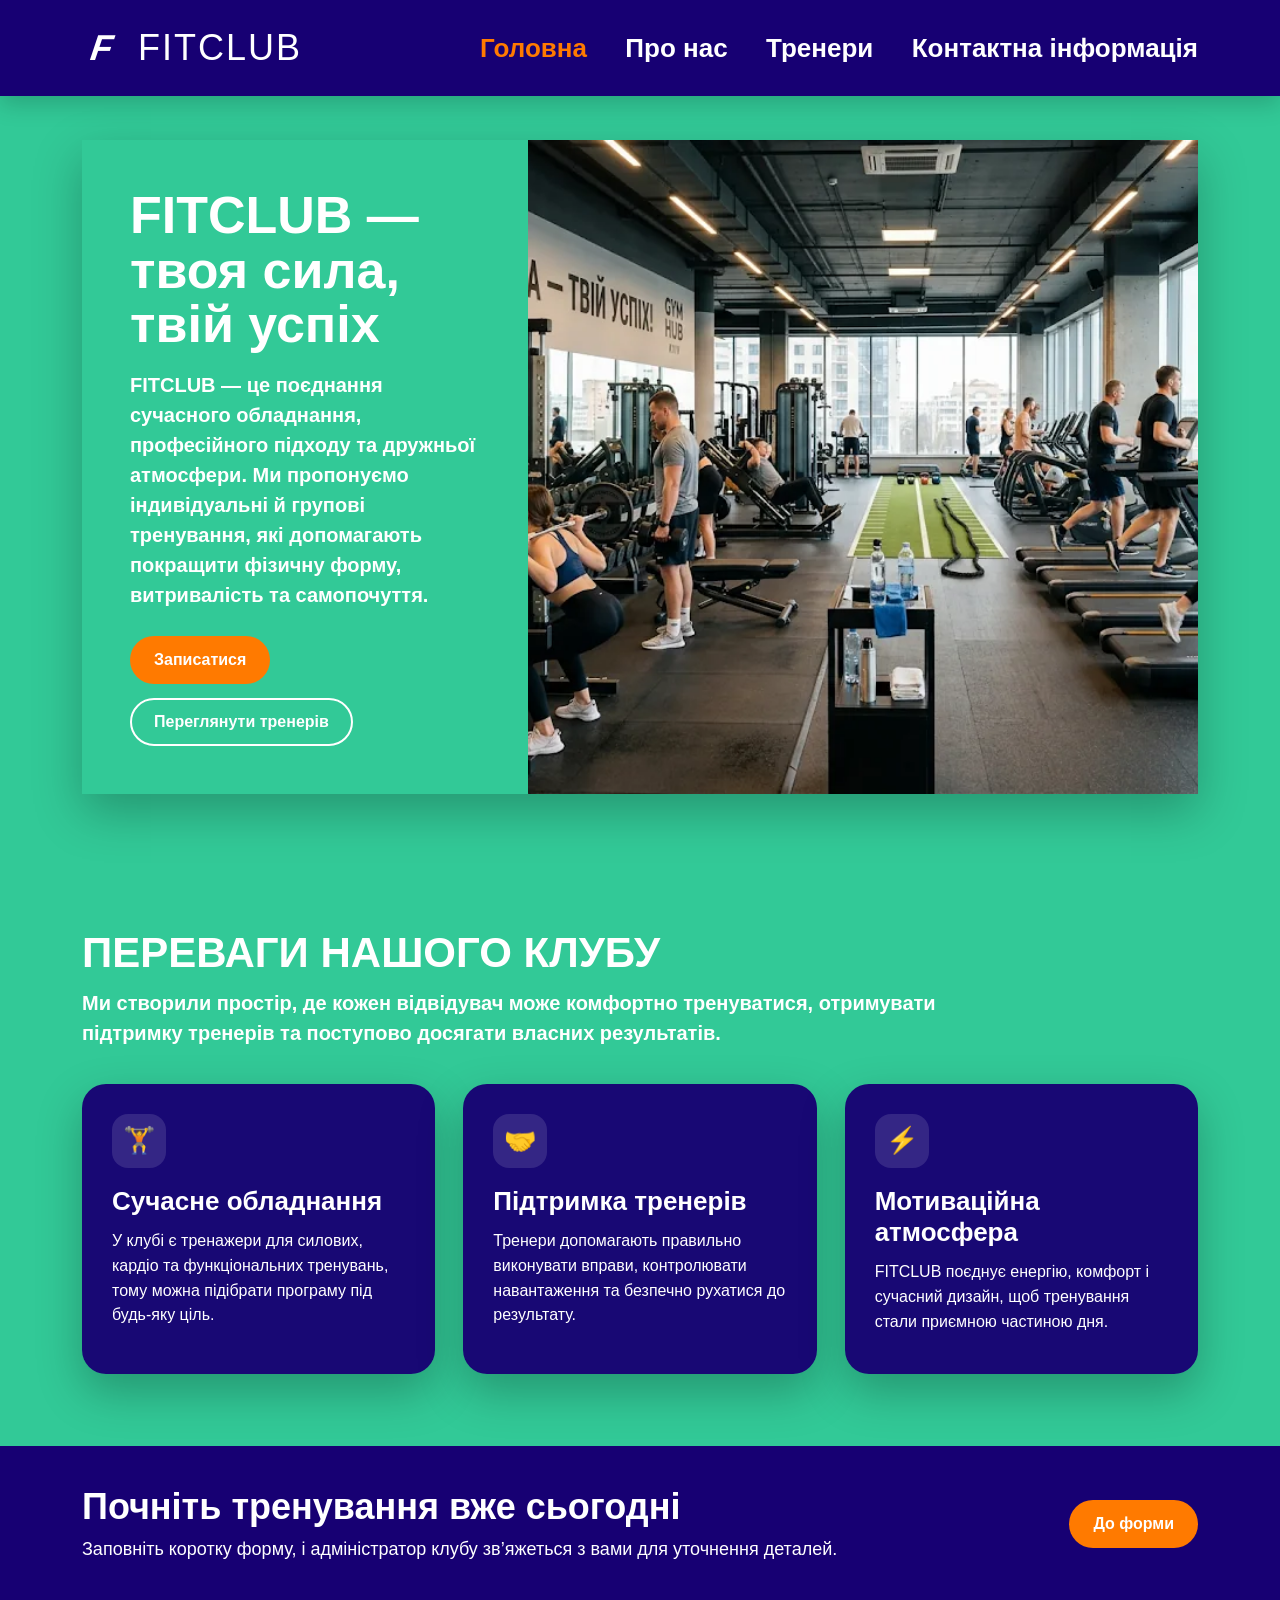
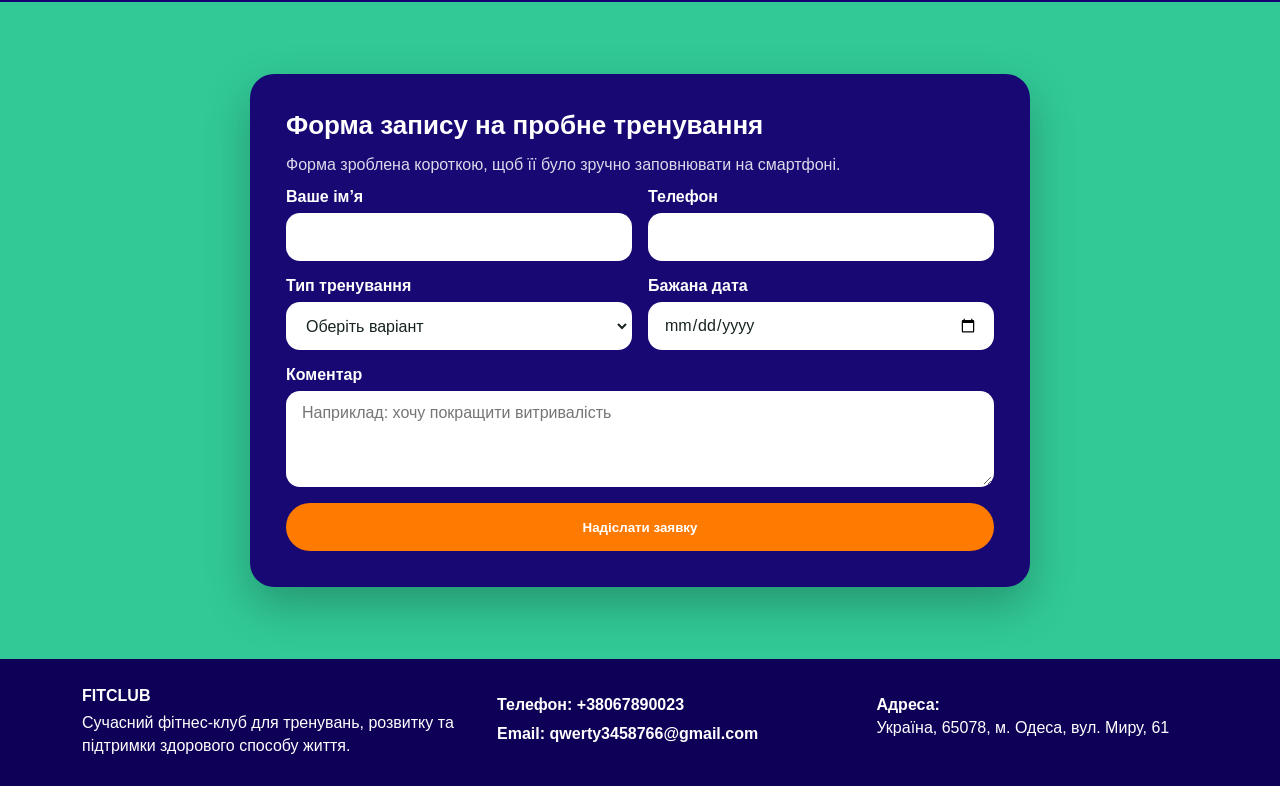
==== commit e04ffc12: "Add files via upload" ====
--- a/index.html
+++ b/index.html
@@ -1,40 +1,133 @@
-<!DOCTYPE html>
+<!doctype html>
 <html lang="uk">
 <head>
-    <meta charset="UTF-8">
-    <meta name="description" content="FITCLUB — сучасний фітнес-клуб з професійними тренерами, якісним обладнанням та індивідуальним підходом.">
+    <meta charset="utf-8">
     <meta name="viewport" content="width=device-width, initial-scale=1.0">
-    <title>FITCLUB — Головна</title>
-    <link rel="stylesheet" href="style.css">
+    <title>FITCLUB — головна сторінка</title>
+    <meta name="description" content="FITCLUB — сучасний фітнес-клуб з професійними тренерами, комфортною атмосферою та формою запису на пробне тренування.">
+    <link rel="icon" href="favicon.svg" type="image/svg+xml">
+    <link rel="stylesheet" href="css/style.css">
 </head>
 <body>
-    <div class="page-label">Головна</div>
+<header class="site-header">
+    <div class="wrapper header-inner">
+        <a class="brand" href="index.html" aria-label="FITCLUB головна сторінка">
+            <span class="brand-mark">F</span>
+            <span>FITCLUB</span>
+        </a>
+        <button class="nav-toggle" type="button" aria-label="Відкрити меню" aria-expanded="false">
+            <span></span><span></span><span></span>
+        </button>
+        <nav class="main-nav" aria-label="Головна навігація">
+            <ul>
+                <li><a class="active" href="index.html">Головна</a></li>
+                <li><a href="about.html">Про нас</a></li>
+                <li><a href="trainers.html">Тренери</a></li>
+                <li><a href="contacts.html">Контактна інформація</a></li>
+            </ul>
+        </nav>
+    </div>
+</header>
 
-    <div class="site-wrapper">
-        <header class="header">
-            <a class="brand" href="index.html" aria-label="FITCLUB">
-                <img src="img/logo.png" alt="Логотип FITCLUB">
-                <span>FITCLUB</span>
-            </a>
+<main>
+    <section class="hero">
+        <div class="wrapper">
+            <div class="hero-card">
+                <div class="hero-text">
+                    <h1>FITCLUB — твоя сила, твій успіх</h1>
+                    <p>FITCLUB — це поєднання сучасного обладнання, професійного підходу та дружньої атмосфери. Ми пропонуємо індивідуальні й групові тренування, які допомагають покращити фізичну форму, витривалість та самопочуття.</p>
+                    <div class="hero-actions">
+                        <a class="btn-fit" href="#trial-form">Записатися</a>
+                        <a class="btn-ghost" href="trainers.html">Переглянути тренерів</a>
+                    </div>
+                </div>
+                <img class="hero-image" src="images/hero-gym.webp" alt="Сучасний тренажерний зал FITCLUB">
+            </div>
+        </div>
+    </section>
 
-            <nav class="nav" aria-label="Головне меню">
-                <a class="active" href="index.html">Головна</a>
-                <a href="about.html">Про нас</a>
-                <a href="trainers.html">Тренери</a>
-                <a href="contacts.html">Контактна інформація</a>
-            </nav>
-        </header>
+    <section class="section">
+        <div class="wrapper">
+            <h2 class="section-title">Переваги нашого клубу</h2>
+            <p class="section-subtitle">Ми створили простір, де кожен відвідувач може комфортно тренуватися, отримувати підтримку тренерів та поступово досягати власних результатів.</p>
+            <div class="cards-grid">
+                <article class="info-card">
+                    <div class="info-icon">🏋</div>
+                    <h3>Сучасне обладнання</h3>
+                    <p>У клубі є тренажери для силових, кардіо та функціональних тренувань, тому можна підібрати програму під будь-яку ціль.</p>
+                </article>
+                <article class="info-card">
+                    <div class="info-icon">🤝</div>
+                    <h3>Підтримка тренерів</h3>
+                    <p>Тренери допомагають правильно виконувати вправи, контролювати навантаження та безпечно рухатися до результату.</p>
+                </article>
+                <article class="info-card">
+                    <div class="info-icon">⚡</div>
+                    <h3>Мотиваційна атмосфера</h3>
+                    <p>FITCLUB поєднує енергію, комфорт і сучасний дизайн, щоб тренування стали приємною частиною дня.</p>
+                </article>
+            </div>
+        </div>
+    </section>
 
-        <main class="home-layout">
-            <section class="home-info">
-                <p><strong>FITCLUB</strong> — це поєднання сучасного обладнання, професійного підходу та дружньої атмосфери. Ми пропонуємо індивідуальні та групові тренування, які допомагають покращити фізичну форму, витривалість та самопочуття.</p>
-                <p>Наші переваги — це сучасні тренажери, досвідчені тренери та різноманітні програми занять, де кожен клієнт може знайти тренування для себе.</p>
-            </section>
+    <section class="cta">
+        <div class="wrapper cta-row">
+            <div>
+                <h2>Почніть тренування вже сьогодні</h2>
+                <p>Заповніть коротку форму, і адміністратор клубу зв’яжеться з вами для уточнення деталей.</p>
+            </div>
+            <a class="btn-fit" href="#trial-form">До форми</a>
+        </div>
+    </section>
 
-            <section class="hero-image" aria-label="Фото тренажерного залу">
-                <img src="img/hero-gym.png" alt="Тренажерний зал FITCLUB">
-            </section>
-        </main>
+    <section class="section" id="trial-form">
+        <div class="wrapper">
+            <div class="form-panel">
+                <h2>Форма запису на пробне тренування</h2>
+                <p class="form-note">Форма зроблена короткою, щоб її було зручно заповнювати на смартфоні.</p>
+                <form class="fit-form" action="#" method="post">
+                    <div class="form-group">
+                        <label for="name">Ваше ім’я</label>
+                        <input type="text" id="name" name="name" autocomplete="name" required>
+                    </div>
+                    <div class="form-group">
+                        <label for="phone">Телефон</label>
+                        <input type="tel" id="phone" name="phone" autocomplete="tel" required>
+                    </div>
+                    <div class="form-group">
+                        <label for="training">Тип тренування</label>
+                        <select id="training" name="training" required>
+                            <option value="">Оберіть варіант</option>
+                            <option value="personal">Індивідуальне</option>
+                            <option value="group">Групове</option>
+                            <option value="cardio">Кардіо</option>
+                        </select>
+                    </div>
+                    <div class="form-group">
+                        <label for="date">Бажана дата</label>
+                        <input type="date" id="date" name="date" required>
+                    </div>
+                    <div class="form-group full">
+                        <label for="comment">Коментар</label>
+                        <textarea id="comment" name="comment" rows="3" placeholder="Наприклад: хочу покращити витривалість"></textarea>
+                    </div>
+                    <div class="form-group full">
+                        <button class="btn-fit" type="submit">Надіслати заявку</button>
+                    </div>
+                </form>
+            </div>
+        </div>
+    </section>
+</main>
+
+<footer class="site-footer">
+    <div class="wrapper footer-grid">
+        <div><strong>FITCLUB</strong><p>Сучасний фітнес-клуб для тренувань, розвитку та підтримки здорового способу життя.</p></div>
+        <div><p><strong>Телефон:</strong> <a href="tel:+38067890023">+38067890023</a></p><p><strong>Email:</strong> <a href="mailto:qwerty3458766@gmail.com">qwerty3458766@gmail.com</a></p></div>
+        <div><p><strong>Адреса:</strong><br>Україна, 65078, м. Одеса, вул. Миру, 61</p></div>
     </div>
+</footer>
+<button class="scroll-top" type="button" aria-label="Повернутися вгору">↑</button>
+<script src="js/main.js"></script>
 </body>
 </html>
--- a/css/style.css
+++ b/css/style.css
@@ -0,0 +1,500 @@
+:root {
+    --purple: #170073;
+    --purple-dark: #0f0057;
+    --green: #32c997;
+    --green-light: #43d9a8;
+    --orange: #ff7a00;
+    --dark: #101010;
+    --white: #ffffff;
+    --text-dark: #16231f;
+    --soft: rgba(255, 255, 255, 0.14);
+    --shadow: 0 18px 45px rgba(0, 0, 0, 0.25);
+    --radius: 24px;
+    --container: 1180px;
+}
+
+* { box-sizing: border-box; }
+
+html { scroll-behavior: smooth; }
+
+body {
+    margin: 0;
+    min-width: 320px;
+    font-family: Arial, Helvetica, sans-serif;
+    color: var(--white);
+    background: var(--green);
+    overflow-x: hidden;
+}
+
+img, svg { max-width: 100%; display: block; }
+
+a { color: inherit; }
+
+.wrapper {
+    width: min(100%, var(--container));
+    margin: 0 auto;
+    padding: 0 clamp(14px, 3vw, 32px);
+}
+
+.site-header {
+    background: var(--purple);
+    position: sticky;
+    top: 0;
+    z-index: 50;
+    box-shadow: 0 8px 22px rgba(0, 0, 0, 0.18);
+}
+
+.header-inner {
+    min-height: 96px;
+    display: flex;
+    align-items: center;
+    justify-content: space-between;
+    gap: 28px;
+}
+
+.brand {
+    display: inline-flex;
+    align-items: center;
+    gap: 14px;
+    text-decoration: none;
+    font-size: clamp(25px, 3vw, 36px);
+    letter-spacing: 2px;
+    white-space: nowrap;
+}
+
+.brand-mark {
+    width: 42px;
+    height: 42px;
+    border-radius: 9px;
+    display: grid;
+    place-items: center;
+    font-style: italic;
+    font-weight: 800;
+    line-height: 1;
+    transform: skew(-8deg);
+}
+
+.main-nav ul {
+    list-style: none;
+    display: flex;
+    align-items: center;
+    justify-content: flex-end;
+    gap: clamp(18px, 3vw, 42px);
+    margin: 0;
+    padding: 0;
+}
+
+.main-nav a {
+    display: inline-flex;
+    align-items: center;
+    min-height: 44px;
+    color: var(--white);
+    text-decoration: none;
+    font-size: clamp(18px, 2.1vw, 26px);
+    font-weight: 700;
+    transition: color 0.2s ease, transform 0.2s ease;
+    white-space: nowrap;
+}
+
+.main-nav a:hover,
+.main-nav a.active { color: var(--orange); }
+
+.nav-toggle {
+    display: none;
+    width: 48px;
+    height: 48px;
+    border: 1px solid rgba(255,255,255,0.4);
+    border-radius: 12px;
+    background: transparent;
+    color: var(--white);
+    cursor: pointer;
+}
+
+.nav-toggle span {
+    display: block;
+    width: 24px;
+    height: 2px;
+    background: var(--white);
+    margin: 5px auto;
+    border-radius: 20px;
+}
+
+.hero {
+    padding: clamp(20px, 4vw, 44px) 0 clamp(34px, 5vw, 64px);
+}
+
+.hero-card {
+    display: grid;
+    grid-template-columns: minmax(280px, 0.8fr) minmax(360px, 1.2fr);
+    overflow: hidden;
+    border-radius: 0;
+    box-shadow: var(--shadow);
+    background: var(--green);
+}
+
+.hero-text {
+    padding: clamp(24px, 4vw, 48px);
+    display: flex;
+    flex-direction: column;
+    justify-content: center;
+}
+
+.hero-text h1,
+.page-hero h1 {
+    margin: 0 0 18px;
+    font-size: clamp(28px, 5vw, 52px);
+    line-height: 1.05;
+    font-weight: 800;
+}
+
+.hero-text p,
+.page-hero p,
+.section-subtitle {
+    margin: 0;
+    font-size: clamp(16px, 1.7vw, 20px);
+    line-height: 1.5;
+    font-weight: 700;
+}
+
+.hero-actions {
+    display: flex;
+    flex-wrap: wrap;
+    gap: 14px;
+    margin-top: 26px;
+}
+
+.btn-fit,
+.btn-ghost {
+    display: inline-flex;
+    align-items: center;
+    justify-content: center;
+    min-height: 48px;
+    padding: 12px 22px;
+    border-radius: 999px;
+    text-decoration: none;
+    font-weight: 800;
+    border: 2px solid transparent;
+    cursor: pointer;
+    transition: transform 0.2s ease, background 0.2s ease;
+}
+
+.btn-fit {
+    background: var(--orange);
+    color: var(--white);
+}
+
+.btn-ghost {
+    border-color: var(--white);
+    color: var(--white);
+}
+
+.btn-fit:hover,
+.btn-ghost:hover { transform: translateY(-2px); }
+
+.hero-image {
+    width: 100%;
+    height: 100%;
+    min-height: clamp(280px, 45vw, 520px);
+    object-fit: cover;
+}
+
+.section {
+    padding: clamp(34px, 6vw, 72px) 0;
+}
+
+.section-title {
+    margin: 0 0 12px;
+    font-size: clamp(26px, 4vw, 42px);
+    line-height: 1.1;
+    font-weight: 800;
+    text-transform: uppercase;
+}
+
+.section-subtitle {
+    max-width: 900px;
+    margin-bottom: clamp(22px, 4vw, 36px);
+}
+
+.cards-grid {
+    display: grid;
+    grid-template-columns: repeat(3, minmax(0, 1fr));
+    gap: clamp(16px, 2.6vw, 28px);
+}
+
+.info-card,
+.form-panel,
+.about-panel,
+.trainer-card,
+.contact-card,
+.map-panel {
+    background: rgba(23, 0, 115, 0.96);
+    color: var(--white);
+    border-radius: var(--radius);
+    box-shadow: var(--shadow);
+}
+
+.info-card {
+    padding: clamp(20px, 3vw, 30px);
+    min-height: 100%;
+}
+
+.info-icon {
+    width: 54px;
+    height: 54px;
+    border-radius: 16px;
+    display: grid;
+    place-items: center;
+    background: rgba(255, 255, 255, 0.12);
+    font-size: 26px;
+    margin-bottom: 18px;
+}
+
+.info-card h3,
+.trainer-card h2,
+.about-panel h2,
+.contact-card h2,
+.form-panel h2 {
+    margin: 0 0 12px;
+    font-size: clamp(20px, 2.3vw, 26px);
+}
+
+.info-card p,
+.about-panel p,
+.trainer-card p,
+.contact-card p,
+.form-panel p {
+    margin: 0 0 10px;
+    font-size: 16px;
+    line-height: 1.55;
+}
+
+.cta {
+    background: var(--purple);
+    padding: clamp(26px, 4vw, 40px) 0;
+}
+
+.cta-row {
+    display: grid;
+    grid-template-columns: 1fr auto;
+    gap: 24px;
+    align-items: center;
+}
+
+.cta h2 { margin: 0 0 8px; font-size: clamp(24px, 3vw, 36px); }
+.cta p { margin: 0; font-size: 18px; line-height: 1.45; }
+
+.form-panel {
+    padding: clamp(22px, 4vw, 36px);
+    max-width: 780px;
+    margin: 0 auto;
+}
+
+.fit-form {
+    display: grid;
+    grid-template-columns: repeat(2, minmax(0, 1fr));
+    gap: 16px;
+}
+
+.form-group { display: flex; flex-direction: column; gap: 7px; }
+.form-group.full { grid-column: 1 / -1; }
+
+label { font-weight: 700; }
+
+input, select, textarea {
+    width: 100%;
+    min-height: 48px;
+    border-radius: 14px;
+    border: 2px solid transparent;
+    padding: 11px 14px;
+    font: inherit;
+    color: var(--text-dark);
+    background: var(--white);
+}
+
+textarea { resize: vertical; min-height: 96px; }
+input:focus, select:focus, textarea:focus { outline: 3px solid rgba(255, 122, 0, 0.35); }
+
+.form-note { color: rgba(255,255,255,0.85); }
+
+.page-hero {
+    background: linear-gradient(135deg, var(--green) 0%, var(--green-light) 100%);
+    padding: clamp(34px, 6vw, 74px) 0;
+}
+
+.about-layout,
+.contacts-layout {
+    display: grid;
+    grid-template-columns: minmax(280px, 1fr) minmax(280px, 1fr);
+    gap: clamp(18px, 4vw, 44px);
+    align-items: center;
+}
+
+.about-image {
+    width: 100%;
+    aspect-ratio: 16 / 9;
+    object-fit: cover;
+    border-radius: var(--radius);
+    box-shadow: var(--shadow);
+}
+
+.about-panel,
+.contact-card,
+.map-panel { padding: clamp(22px, 4vw, 34px); }
+
+.trainers-grid {
+    display: grid;
+    grid-template-columns: repeat(2, minmax(0, 1fr));
+    gap: clamp(18px, 4vw, 34px);
+}
+
+.trainer-card { overflow: hidden; }
+.trainer-card img { width: 100%; aspect-ratio: 4 / 3; object-fit: cover; object-position: center top; }
+.trainer-card-body { padding: clamp(18px, 3vw, 26px); }
+.trainer-role { color: var(--orange); font-weight: 800; }
+
+.contact-list { display: grid; gap: 16px; margin-top: 20px; }
+.contact-list a { text-decoration: none; color: var(--white); font-weight: 800; }
+.contact-list a:hover { color: var(--orange); }
+
+.map-panel {
+    min-height: 330px;
+    display: grid;
+    place-items: center;
+    text-align: center;
+    background: linear-gradient(135deg, rgba(23,0,115,0.98), rgba(34,16,145,0.96));
+    position: relative;
+    overflow: hidden;
+}
+
+.map-panel::before,
+.map-panel::after {
+    content: "";
+    position: absolute;
+    inset: auto auto 15% -8%;
+    width: 115%;
+    height: 2px;
+    background: rgba(255,255,255,0.2);
+    transform: rotate(-13deg);
+}
+.map-panel::after { transform: rotate(18deg); inset: 25% auto auto -8%; }
+.map-pin { font-size: 56px; margin-bottom: 12px; }
+
+.site-footer {
+    background: var(--purple-dark);
+    padding: 28px 0;
+}
+
+.footer-grid {
+    display: grid;
+    grid-template-columns: 1.1fr 1fr 0.9fr;
+    gap: 22px;
+    align-items: start;
+}
+
+.site-footer p { margin: 6px 0 0; line-height: 1.45; }
+.site-footer a { text-decoration: none; font-weight: 700; }
+.site-footer a:hover { color: var(--orange); }
+
+.scroll-top {
+    position: fixed;
+    right: 18px;
+    bottom: 18px;
+    width: 44px;
+    height: 44px;
+    border-radius: 50%;
+    border: 2px solid rgba(0,0,0,0.55);
+    background: rgba(255,255,255,0.7);
+    color: var(--text-dark);
+    font-size: 24px;
+    cursor: pointer;
+    opacity: 0;
+    visibility: hidden;
+    transition: 0.2s ease;
+    z-index: 40;
+}
+.scroll-top.show { opacity: 1; visibility: visible; }
+
+@media (max-width: 992px) {
+    .header-inner { min-height: 84px; }
+    .nav-toggle { display: block; }
+    .main-nav {
+        position: absolute;
+        top: 100%;
+        left: 0;
+        right: 0;
+        background: var(--purple-dark);
+        max-height: 0;
+        overflow: hidden;
+        transition: max-height 0.25s ease;
+        box-shadow: 0 14px 28px rgba(0,0,0,0.22);
+    }
+    .main-nav.open { max-height: 360px; }
+    .main-nav ul {
+        flex-direction: column;
+        align-items: stretch;
+        gap: 0;
+        padding: 10px clamp(14px, 3vw, 32px) 18px;
+        width: min(100%, var(--container));
+        margin: 0 auto;
+    }
+    .main-nav a {
+        width: 100%;
+        justify-content: center;
+        padding: 13px 16px;
+        border: 1px solid rgba(255,255,255,0.22);
+        border-radius: 14px;
+        margin-top: 8px;
+        font-size: 18px;
+    }
+    .hero-card { grid-template-columns: 1fr; }
+    .hero-text { order: 2; }
+    .hero-image { order: 1; min-height: 340px; }
+    .cards-grid { grid-template-columns: repeat(2, minmax(0, 1fr)); }
+    .about-layout,
+    .contacts-layout { grid-template-columns: 1fr; }
+    .footer-grid { grid-template-columns: 1fr 1fr; }
+}
+
+@media (max-width: 768px) {
+    .cards-grid,
+    .trainers-grid,
+    .footer-grid,
+    .cta-row,
+    .fit-form { grid-template-columns: 1fr; }
+    .cta-row { text-align: left; }
+    .hero-actions .btn-fit,
+    .hero-actions .btn-ghost { width: 100%; }
+    .hero-image { min-height: 280px; }
+    .trainer-card img { aspect-ratio: 1 / 1; }
+}
+
+@media (max-width: 576px) {
+    .wrapper { padding: 0 14px; }
+    .brand { font-size: 24px; gap: 8px; letter-spacing: 1px; }
+    .brand-mark { width: 34px; height: 34px; }
+    .header-inner { min-height: 74px; }
+    .hero { padding-top: 14px; }
+    .hero-card,
+    .about-image,
+    .info-card,
+    .form-panel,
+    .about-panel,
+    .trainer-card,
+    .contact-card,
+    .map-panel { border-radius: 18px; }
+    .hero-text { padding: 22px 18px; }
+    .hero-image { min-height: 230px; }
+    .section { padding: 34px 0; }
+    .page-hero { padding: 32px 0; }
+    .btn-fit,
+    .btn-ghost { width: 100%; }
+    .map-panel { min-height: 260px; }
+}
+
+@media (max-width: 380px) {
+    .brand span:last-child { font-size: 21px; }
+    .nav-toggle { width: 44px; height: 44px; }
+    .hero-text p,
+    .page-hero p,
+    .section-subtitle { font-size: 15px; }
+}
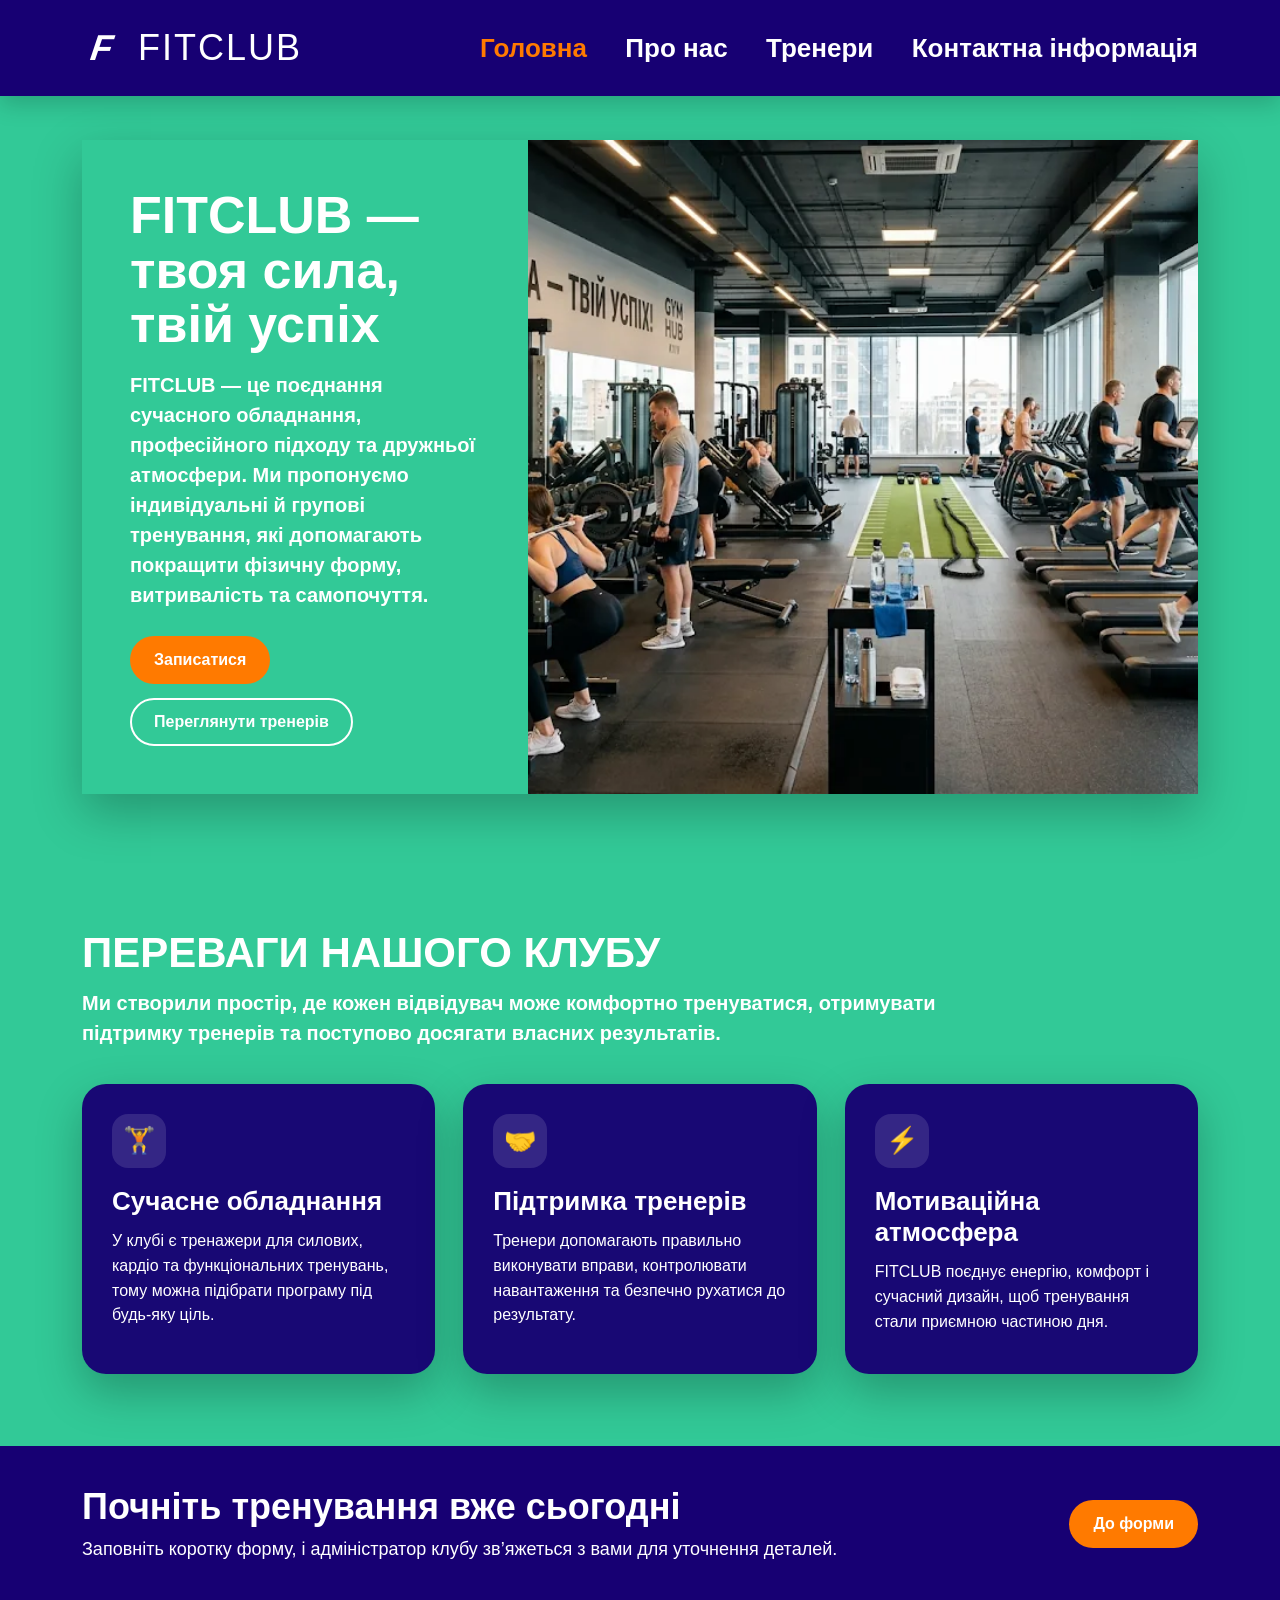
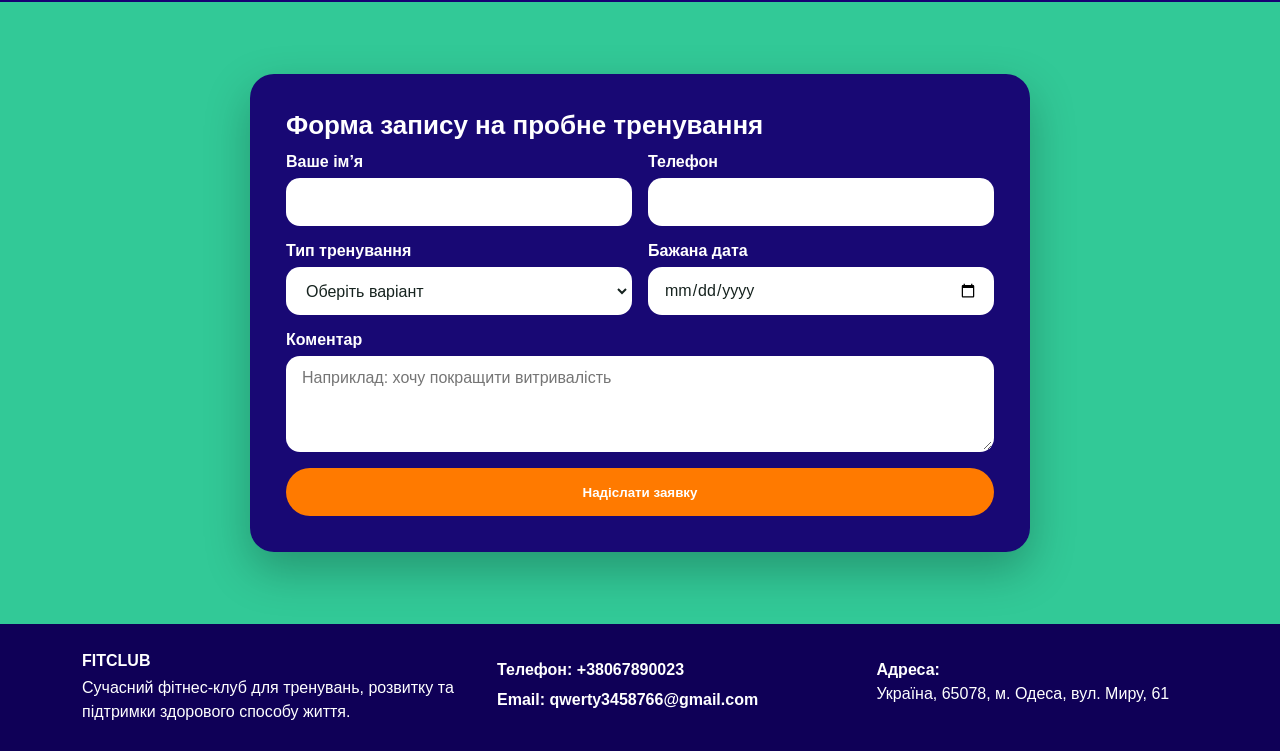
==== commit 32736e85: "Add files via upload" ====
--- a/index.html
+++ b/index.html
@@ -84,7 +84,6 @@
         <div class="wrapper">
             <div class="form-panel">
                 <h2>Форма запису на пробне тренування</h2>
-                <p class="form-note">Форма зроблена короткою, щоб її було зручно заповнювати на смартфоні.</p>
                 <form class="fit-form" action="#" method="post">
                     <div class="form-group">
                         <label for="name">Ваше ім’я</label>
